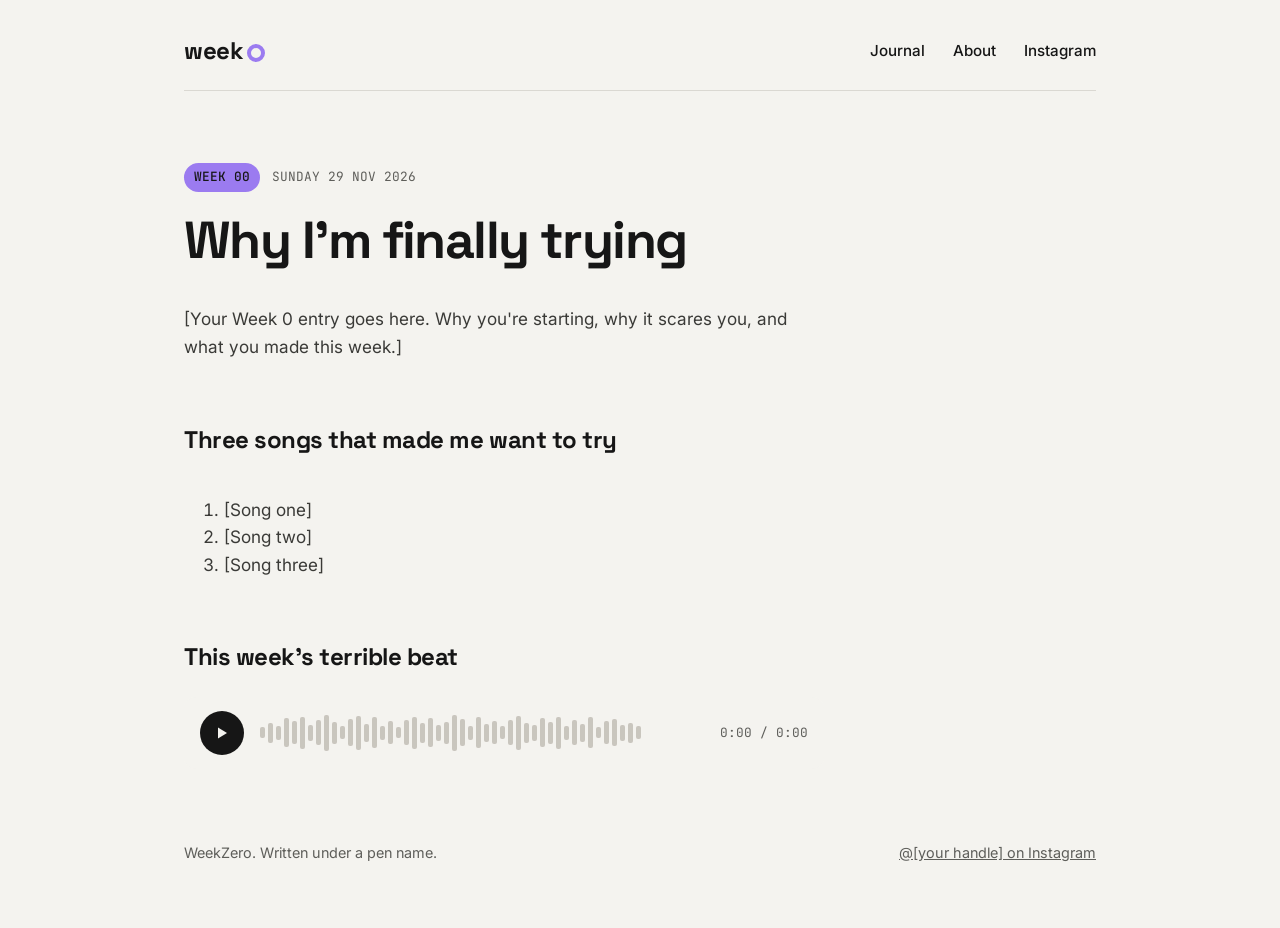
==== posts/week-00.html @ 58c648e6 "Add WeekZero site" ====
<!doctype html>
<html lang="en">
<head>
<meta charset="utf-8">
<meta name="viewport" content="width=device-width, initial-scale=1">
<link rel="icon" href="/favicon.png">
<link rel="preconnect" href="https://fonts.googleapis.com">
<link rel="stylesheet" href="https://fonts.googleapis.com/css2?family=Inter:wght@400;500;600&family=JetBrains+Mono:wght@400;500&family=Space+Grotesk:wght@500;700&display=swap">
<title>Week 0: Why I'm finally trying · WeekZero</title>
<link rel="stylesheet" href="/style.css">
</head>
<body>
<div class="wrap">
<header class="site">
<a class="logo" href="/" aria-label="WeekZero home">week<span class="ring"></span></a>
<nav class="main" aria-label="Main"><a href="/">Journal</a><a href="/about.html">About</a><a href="#">Instagram</a></nav>
</header>
<article class="post">
<div class="meta"><span class="pill">WEEK 00</span><span>SUNDAY 29 NOV 2026</span></div>
<h1>Why I'm finally trying</h1>
<p>[Your Week 0 entry goes here. Why you're starting, why it scares you, and what you made this week.]</p>
<h2>Three songs that made me want to try</h2>
<ol><li>[Song one]</li><li>[Song two]</li><li>[Song three]</li></ol>
<h2>This week's terrible beat</h2>
<div class="player">
<button type="button" aria-label="Play week 0 clip"></button>
<div class="wave" aria-hidden="true"></div>
<span class="time">0:00 / 0:00</span>
<audio preload="metadata" src="/audio/week-00.mp3"></audio>
</div>
</article>
<footer class="site"><span>WeekZero. Written under a pen name.</span><a href="#">@[your handle] on Instagram</a></footer>
</div>
<script src="/player.js"></script>
</body>
</html>
---- style.css ----
:root{--paper:#F4F3EF;--white:#FFFFFF;--ink:#161616;--body:#3A3A37;--muted:#5E5E5A;--line:#DAD8D2;--accent:#9B7BF0;
--sans:Inter,system-ui,sans-serif;--display:'Space Grotesk',sans-serif;--mono:'JetBrains Mono',monospace}
*{box-sizing:border-box}
body{margin:0;background:var(--paper);color:var(--ink);font-family:var(--sans);font-size:1rem;line-height:1.6}
a{color:var(--ink)}a:hover{color:var(--muted)}
.wrap{max-width:960px;margin:0 auto;padding:0 24px 64px;display:flex;flex-direction:column;gap:72px}
.label{margin:0;font-family:var(--mono);font-size:.8rem;font-weight:500;letter-spacing:.12em;color:var(--muted);text-transform:uppercase}
header.site{display:flex;flex-wrap:wrap;justify-content:space-between;align-items:center;gap:16px;padding:32px 0 20px;border-bottom:1px solid var(--line)}
.logo{display:flex;align-items:center;text-decoration:none;font-family:var(--display);font-weight:700;font-size:1.5rem;letter-spacing:-.02em}
.logo .ring{display:inline-block;width:18px;height:18px;border:4px solid var(--accent);border-radius:50%;margin:4px 0 0 4px}
nav.main{display:flex;flex-wrap:wrap;gap:28px;font-size:.95rem;font-weight:500}
nav.main a{text-decoration:none}
.hero{display:flex;flex-direction:column;gap:24px}
.hero h1{margin:0;font-family:var(--display);font-weight:700;font-size:clamp(2.5rem,6vw,4.25rem);line-height:1.05;letter-spacing:-.03em;max-width:14ch}
.lede{margin:0;font-size:1.15rem;color:var(--body);max-width:34rem}
.subscribe{display:flex;flex-wrap:wrap;align-items:flex-end;gap:12px;margin-top:8px}
.subscribe .field{display:flex;flex-direction:column;gap:6px;flex:1 1 260px;max-width:340px}
.subscribe label{font-size:.85rem;font-weight:500}
.subscribe input{height:48px;padding:0 16px;border:1px solid #BDBAB2;border-radius:10px;background:var(--white);font:inherit;color:var(--ink)}
.btn{height:48px;padding:0 22px;border:none;border-radius:10px;background:var(--ink);color:var(--paper);font:inherit;font-weight:600;cursor:pointer}
.stats{display:grid;grid-template-columns:repeat(auto-fit,minmax(200px,1fr));gap:1px;background:var(--line);border:1px solid var(--line);border-radius:14px;overflow:hidden}
.stats div{background:var(--white);padding:20px 24px;display:flex;flex-direction:column;gap:4px}
.stats span:first-child{font-family:var(--mono);font-size:.75rem;letter-spacing:.1em;color:var(--muted)}
.stats span:last-child{font-family:var(--display);font-size:2rem;font-weight:700}
.section{display:flex;flex-direction:column;gap:20px}
.card{background:var(--white);border:1px solid var(--line);border-radius:18px;padding:32px;display:flex;flex-direction:column;gap:16px}
.meta{display:flex;flex-wrap:wrap;align-items:center;gap:12px;font-family:var(--mono);font-size:.8rem;color:var(--muted)}
.pill{font-weight:500;padding:4px 10px;border-radius:999px;background:var(--accent);color:var(--ink)}
.card h3{margin:0;font-family:var(--display);font-size:clamp(1.6rem,3.5vw,2.25rem);line-height:1.15;letter-spacing:-.02em}
.card h3 a{text-decoration:none}
.card p{margin:0;color:var(--body);max-width:40rem}
.player{display:flex;align-items:center;gap:16px;padding:14px 16px;border-radius:12px;background:var(--paper)}
.player button{flex:none;width:44px;height:44px;border-radius:50%;border:none;background:var(--ink);display:flex;align-items:center;justify-content:center;cursor:pointer}
.wave{flex:1;min-width:0;height:36px;display:flex;align-items:center;gap:3px;overflow:hidden;cursor:pointer}
.wave span{flex:1 0 3px;max-width:5px;border-radius:2px;background:#C9C6BE}
.wave span.on{background:var(--accent)}
.time{flex:none;font-family:var(--mono);font-size:.8rem;color:var(--muted)}
.upcoming{display:flex;flex-direction:column}
.upcoming div{display:flex;flex-wrap:wrap;justify-content:space-between;gap:8px;padding:18px 0;border-top:1px solid var(--line)}
.upcoming div:last-child{border-bottom:1px solid var(--line)}
.upcoming span:first-child{font-family:var(--mono);font-size:.9rem}
.upcoming span:last-child{color:var(--muted)}
footer.site{display:flex;flex-wrap:wrap;justify-content:space-between;gap:12px;font-size:.9rem;color:var(--muted)}
footer.site a{color:var(--muted)}
article.post{max-width:40rem;display:flex;flex-direction:column;gap:20px}
article.post h1{margin:0;font-family:var(--display);font-weight:700;font-size:clamp(2.25rem,5vw,3.25rem);line-height:1.08;letter-spacing:-.03em}
article.post p,article.post li{color:var(--body);font-size:1.075rem}
article.post h2{font-family:var(--display);font-size:1.5rem;letter-spacing:-.02em;margin:24px 0 0}
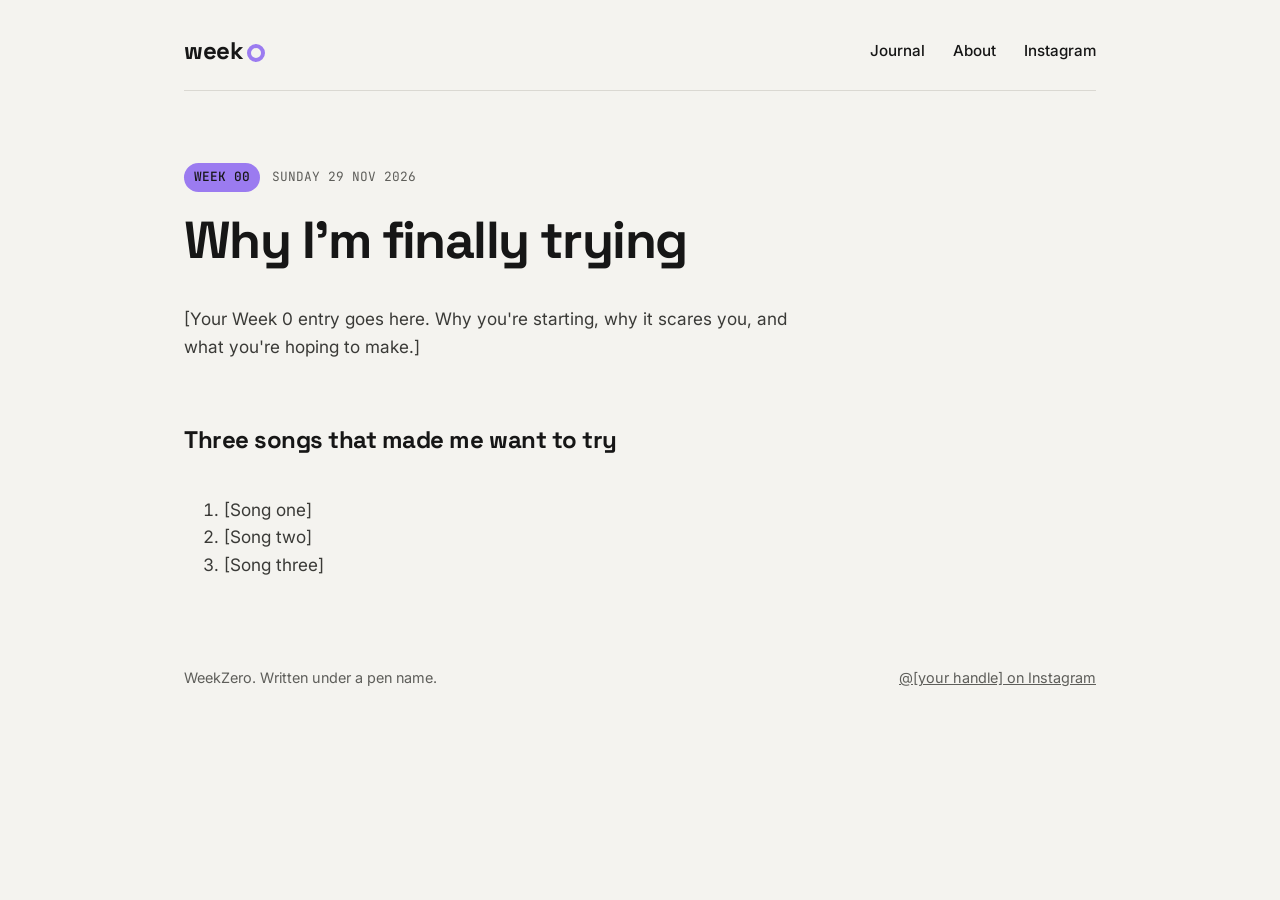
==== commit 1244b85f: "Remove signup and player for now" ====
--- a/posts/week-00.html
+++ b/posts/week-00.html
@@ -18,19 +18,11 @@
 <article class="post">
 <div class="meta"><span class="pill">WEEK 00</span><span>SUNDAY 29 NOV 2026</span></div>
 <h1>Why I'm finally trying</h1>
-<p>[Your Week 0 entry goes here. Why you're starting, why it scares you, and what you made this week.]</p>
+<p>[Your Week 0 entry goes here. Why you're starting, why it scares you, and what you're hoping to make.]</p>
 <h2>Three songs that made me want to try</h2>
 <ol><li>[Song one]</li><li>[Song two]</li><li>[Song three]</li></ol>
-<h2>This week's terrible beat</h2>
-<div class="player">
-<button type="button" aria-label="Play week 0 clip"></button>
-<div class="wave" aria-hidden="true"></div>
-<span class="time">0:00 / 0:00</span>
-<audio preload="metadata" src="/audio/week-00.mp3"></audio>
-</div>
 </article>
 <footer class="site"><span>WeekZero. Written under a pen name.</span><a href="#">@[your handle] on Instagram</a></footer>
 </div>
-<script src="/player.js"></script>
 </body>
 </html>
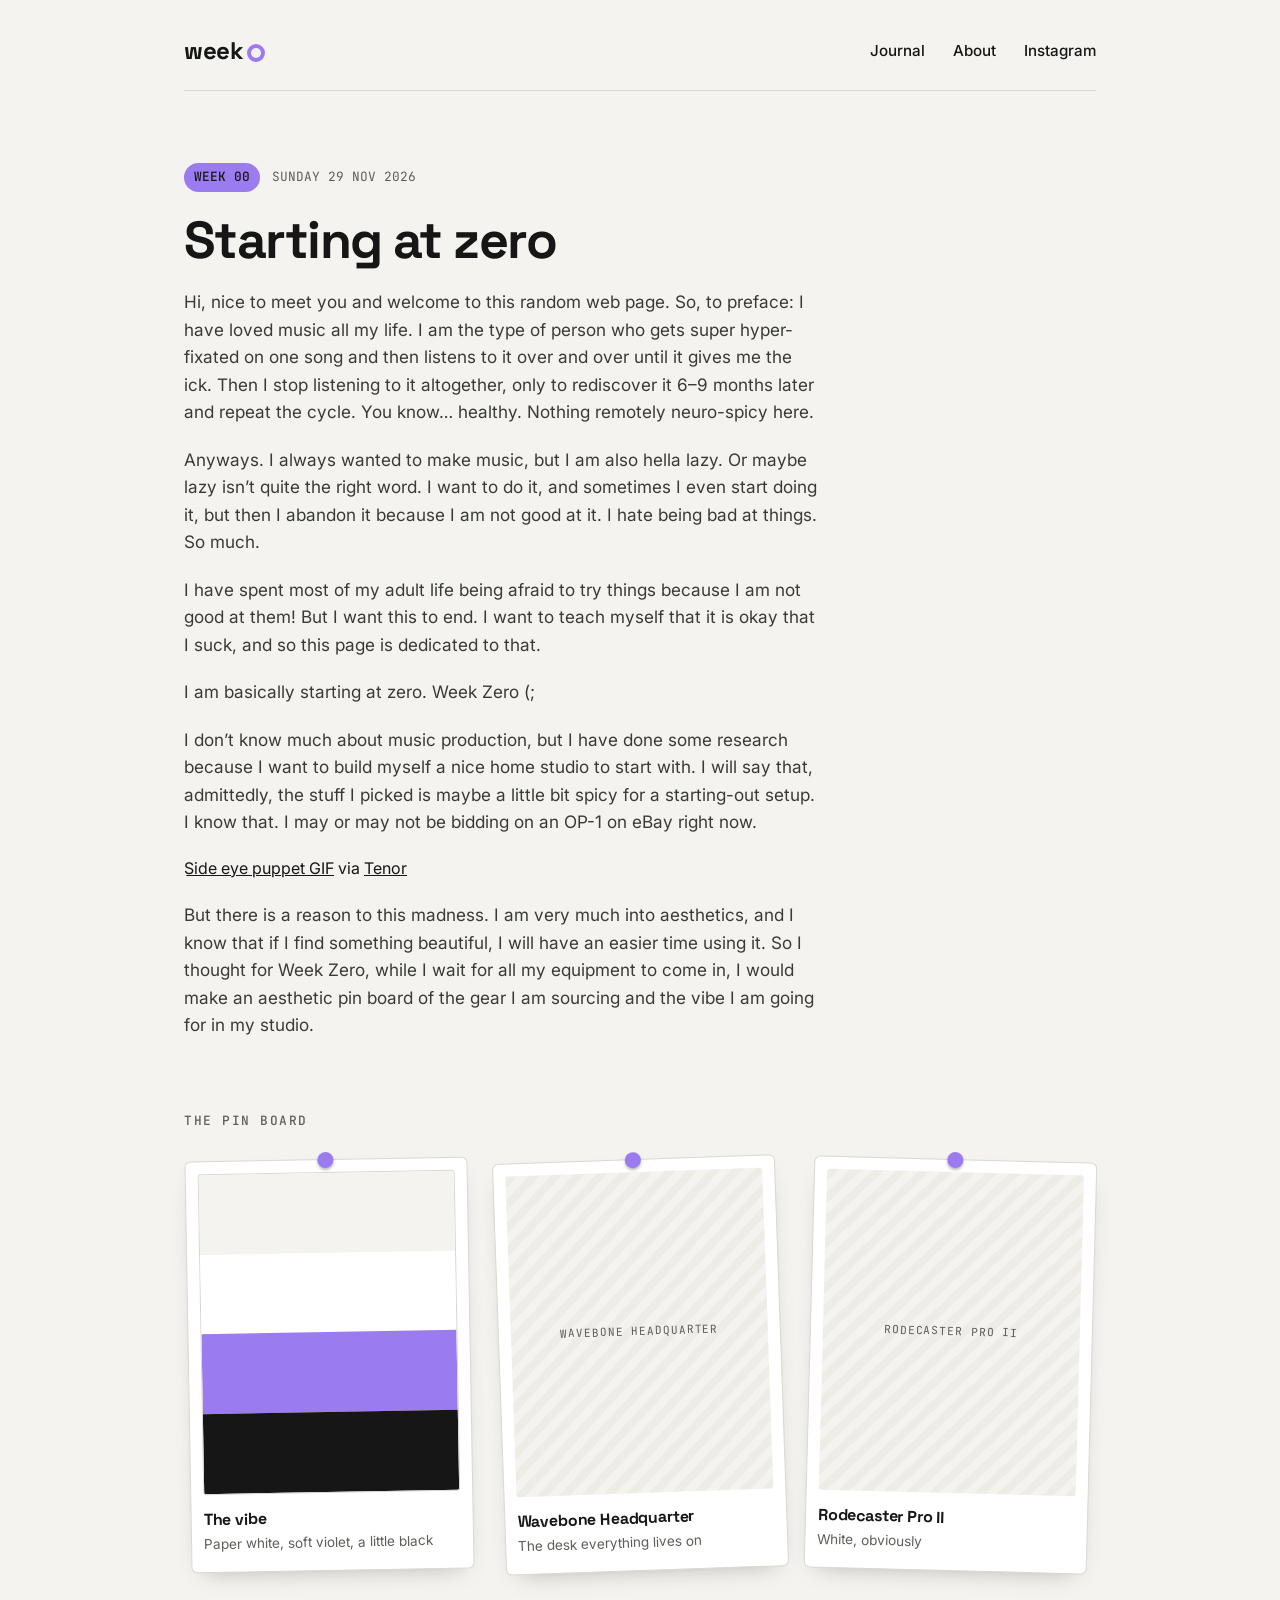
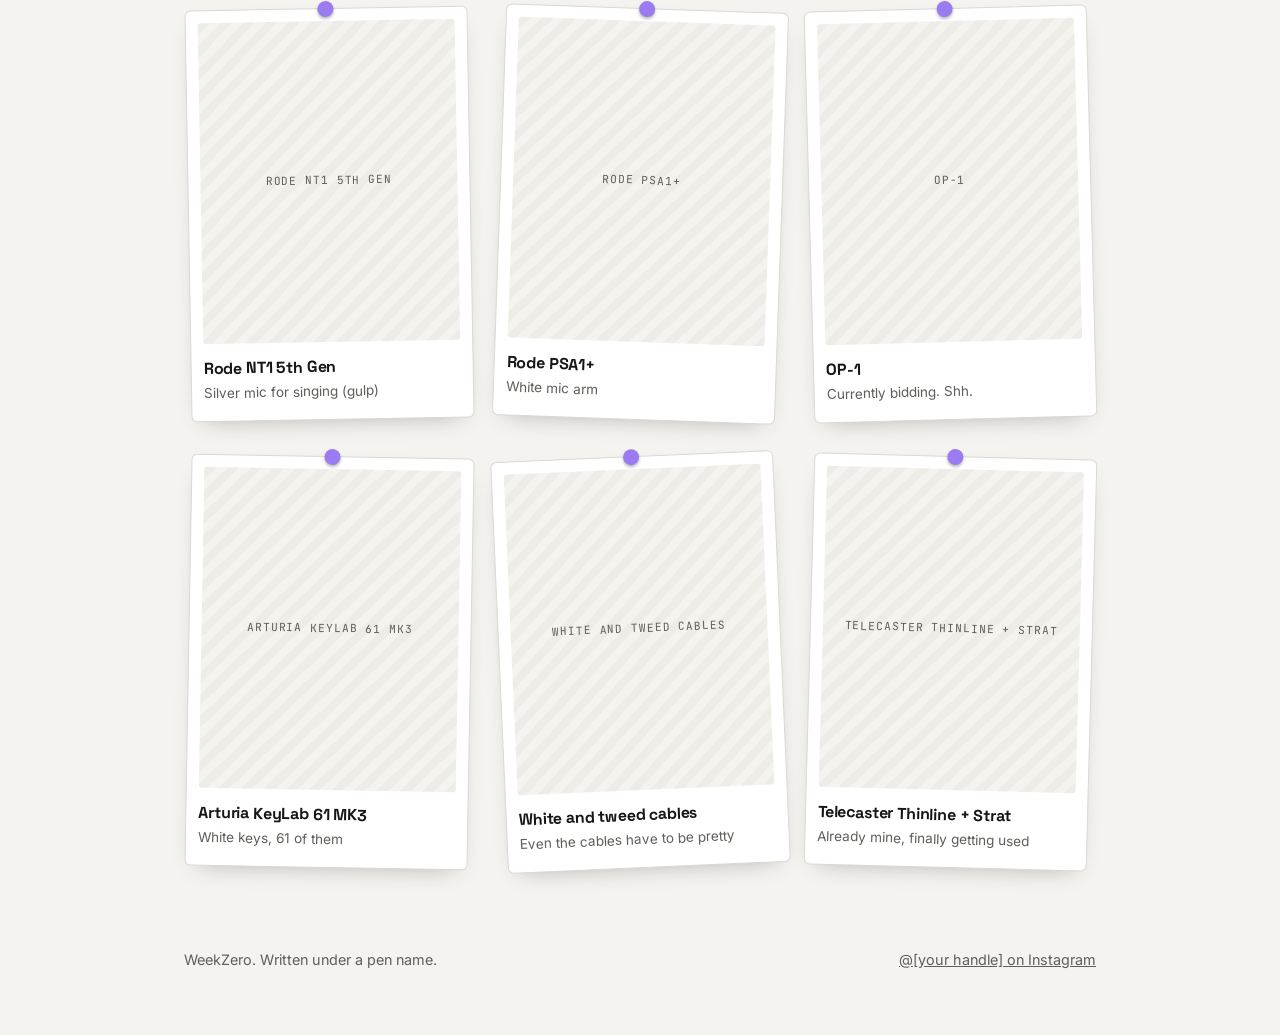
==== commit 7549c0cd: "Week0" ====
--- a/posts/week-00.html
+++ b/posts/week-00.html
@@ -6,7 +6,7 @@
 <link rel="icon" href="/favicon.png">
 <link rel="preconnect" href="https://fonts.googleapis.com">
 <link rel="stylesheet" href="https://fonts.googleapis.com/css2?family=Inter:wght@400;500;600&family=JetBrains+Mono:wght@400;500&family=Space+Grotesk:wght@500;700&display=swap">
-<title>Week 0: Why I'm finally trying · WeekZero</title>
+<title>Week 0: Starting at zero · WeekZero</title>
 <link rel="stylesheet" href="/style.css">
 </head>
 <body>
@@ -17,12 +17,58 @@
 </header>
 <article class="post">
 <div class="meta"><span class="pill">WEEK 00</span><span>SUNDAY 29 NOV 2026</span></div>
-<h1>Why I'm finally trying</h1>
-<p>[Your Week 0 entry goes here. Why you're starting, why it scares you, and what you're hoping to make.]</p>
-<h2>Three songs that made me want to try</h2>
-<ol><li>[Song one]</li><li>[Song two]</li><li>[Song three]</li></ol>
+<h1>Starting at zero</h1>
+<p>Hi, nice to meet you and welcome to this random web page. So, to preface: I have loved music all my life. I am the type of person who gets super hyper-fixated on one song and then listens to it over and over until it gives me the ick. Then I stop listening to it altogether, only to rediscover it 6–9 months later and repeat the cycle. You know… healthy. Nothing remotely neuro-spicy here.</p>
+<p>Anyways. I always wanted to make music, but I am also hella lazy. Or maybe lazy isn’t quite the right word. I want to do it, and sometimes I even start doing it, but then I abandon it because I am not good at it. I hate being bad at things. So much.</p>
+<p>I have spent most of my adult life being afraid to try things because I am not good at them! But I want this to end. I want to teach myself that it is okay that I suck, and so this page is dedicated to that.</p>
+<p>I am basically starting at zero. Week Zero (;</p>
+<p>I don’t know much about music production, but I have done some research because I want to build myself a nice home studio to start with. I will say that, admittedly, the stuff I picked is maybe a little bit spicy for a starting-out setup. I know that. I may or may not be bidding on an OP-1 on eBay right now.</p>
+<div class="gif"><div class="tenor-gif-embed" data-postid="2729624127692369191" data-share-method="host" data-aspect-ratio="1" data-width="100%"><a href="https://tenor.com/view/side-eye-suspicious-puppet-gif-2729624127692369191">Side eye puppet GIF</a> via <a href="https://tenor.com/">Tenor</a></div></div>
+<p>But there is a reason to this madness. I am very much into aesthetics, and I know that if I find something beautiful, I will have an easier time using it. So I thought for Week Zero, while I wait for all my equipment to come in, I would make an aesthetic pin board of the gear I am sourcing and the vibe I am going for in my studio.</p>
 </article>
+<section class="section">
+<h2 class="label">The pin board</h2>
+<div class="board">
+<figure class="pin pin-swatch" style="--tilt:-1deg">
+<div class="swatches" aria-hidden="true"><span style="background:#F4F3EF"></span><span style="background:#FFFFFF"></span><span style="background:#9B7BF0"></span><span style="background:#161616"></span></div>
+<figcaption><strong>The vibe</strong><span>Paper white, soft violet, a little black</span></figcaption>
+</figure>
+<figure class="pin" style="--tilt:-2deg">
+<div class="pin-img"><span>Wavebone Headquarter</span><img src="/images/pins/desk.jpg" alt="Wavebone Headquarter" onerror="this.remove()"></div>
+<figcaption><strong>Wavebone Headquarter</strong><span>The desk everything lives on</span></figcaption>
+</figure>
+<figure class="pin" style="--tilt:1.5deg">
+<div class="pin-img"><span>Rodecaster Pro II</span><img src="/images/pins/rodecaster.jpg" alt="Rodecaster Pro II" onerror="this.remove()"></div>
+<figcaption><strong>Rodecaster Pro II</strong><span>White, obviously</span></figcaption>
+</figure>
+<figure class="pin" style="--tilt:-1deg">
+<div class="pin-img"><span>Rode NT1 5th Gen</span><img src="/images/pins/nt1.jpg" alt="Rode NT1 5th Gen" onerror="this.remove()"></div>
+<figcaption><strong>Rode NT1 5th Gen</strong><span>Silver mic for singing (gulp)</span></figcaption>
+</figure>
+<figure class="pin" style="--tilt:2deg">
+<div class="pin-img"><span>Rode PSA1+</span><img src="/images/pins/arm.jpg" alt="Rode PSA1+" onerror="this.remove()"></div>
+<figcaption><strong>Rode PSA1+</strong><span>White mic arm</span></figcaption>
+</figure>
+<figure class="pin" style="--tilt:-1.5deg">
+<div class="pin-img"><span>OP-1</span><img src="/images/pins/op1.jpg" alt="OP-1" onerror="this.remove()"></div>
+<figcaption><strong>OP-1</strong><span>Currently bidding. Shh.</span></figcaption>
+</figure>
+<figure class="pin" style="--tilt:1deg">
+<div class="pin-img"><span>Arturia KeyLab 61 MK3</span><img src="/images/pins/keylab.jpg" alt="Arturia KeyLab 61 MK3" onerror="this.remove()"></div>
+<figcaption><strong>Arturia KeyLab 61 MK3</strong><span>White keys, 61 of them</span></figcaption>
+</figure>
+<figure class="pin" style="--tilt:-2.5deg">
+<div class="pin-img"><span>White and tweed cables</span><img src="/images/pins/cables.jpg" alt="White and tweed cables" onerror="this.remove()"></div>
+<figcaption><strong>White and tweed cables</strong><span>Even the cables have to be pretty</span></figcaption>
+</figure>
+<figure class="pin" style="--tilt:1.5deg">
+<div class="pin-img"><span>Telecaster Thinline + Strat</span><img src="/images/pins/guitars.jpg" alt="Telecaster Thinline + Strat" onerror="this.remove()"></div>
+<figcaption><strong>Telecaster Thinline + Strat</strong><span>Already mine, finally getting used</span></figcaption>
+</figure>
+</div>
+</section>
 <footer class="site"><span>WeekZero. Written under a pen name.</span><a href="#">@[your handle] on Instagram</a></footer>
 </div>
+<script type="text/javascript" async src="https://tenor.com/embed.js"></script>
 </body>
 </html>
--- a/style.css
+++ b/style.css
@@ -44,5 +44,19 @@
 footer.site a{color:var(--muted)}
 article.post{max-width:40rem;display:flex;flex-direction:column;gap:20px}
 article.post h1{margin:0;font-family:var(--display);font-weight:700;font-size:clamp(2.25rem,5vw,3.25rem);line-height:1.08;letter-spacing:-.03em}
+article.post p{margin:0}
 article.post p,article.post li{color:var(--body);font-size:1.075rem}
 article.post h2{font-family:var(--display);font-size:1.5rem;letter-spacing:-.02em;margin:24px 0 0}
+.gif{max-width:320px;border-radius:14px;overflow:hidden}
+.board{display:grid;grid-template-columns:repeat(auto-fill,minmax(240px,1fr));gap:36px 28px;padding:8px 4px}
+.pin{position:relative;margin:0;background:var(--white);border:1px solid var(--line);border-radius:6px;padding:12px 12px 16px;transform:rotate(var(--tilt,0deg));box-shadow:0 10px 24px -14px rgba(22,22,22,.35);transition:transform .2s}
+.pin:hover{transform:rotate(0deg) scale(1.03)}
+.pin::before{content:"";position:absolute;top:-8px;left:50%;width:16px;height:16px;margin-left:-8px;border-radius:50%;background:var(--accent);box-shadow:0 2px 3px rgba(22,22,22,.3)}
+.pin-img{position:relative;aspect-ratio:4/5;border-radius:3px;background:repeating-linear-gradient(-45deg,#EEECE6 0 8px,#F4F3EF 8px 16px);display:flex;align-items:center;justify-content:center;overflow:hidden}
+.pin-img span{font-family:var(--mono);font-size:.7rem;letter-spacing:.08em;color:var(--muted);text-align:center;padding:12px;text-transform:uppercase}
+.pin-img img{position:absolute;inset:0;width:100%;height:100%;object-fit:cover}
+.pin figcaption{display:flex;flex-direction:column;gap:2px;margin-top:12px}
+.pin figcaption strong{font-family:var(--display);font-size:1rem;letter-spacing:-.01em}
+.pin figcaption span{font-size:.85rem;color:var(--muted)}
+.swatches{aspect-ratio:4/5;display:grid;grid-template-rows:repeat(4,1fr);border-radius:3px;overflow:hidden;border:1px solid var(--line)}
+@media (prefers-reduced-motion:reduce){.pin,.pin:hover{transform:none}}
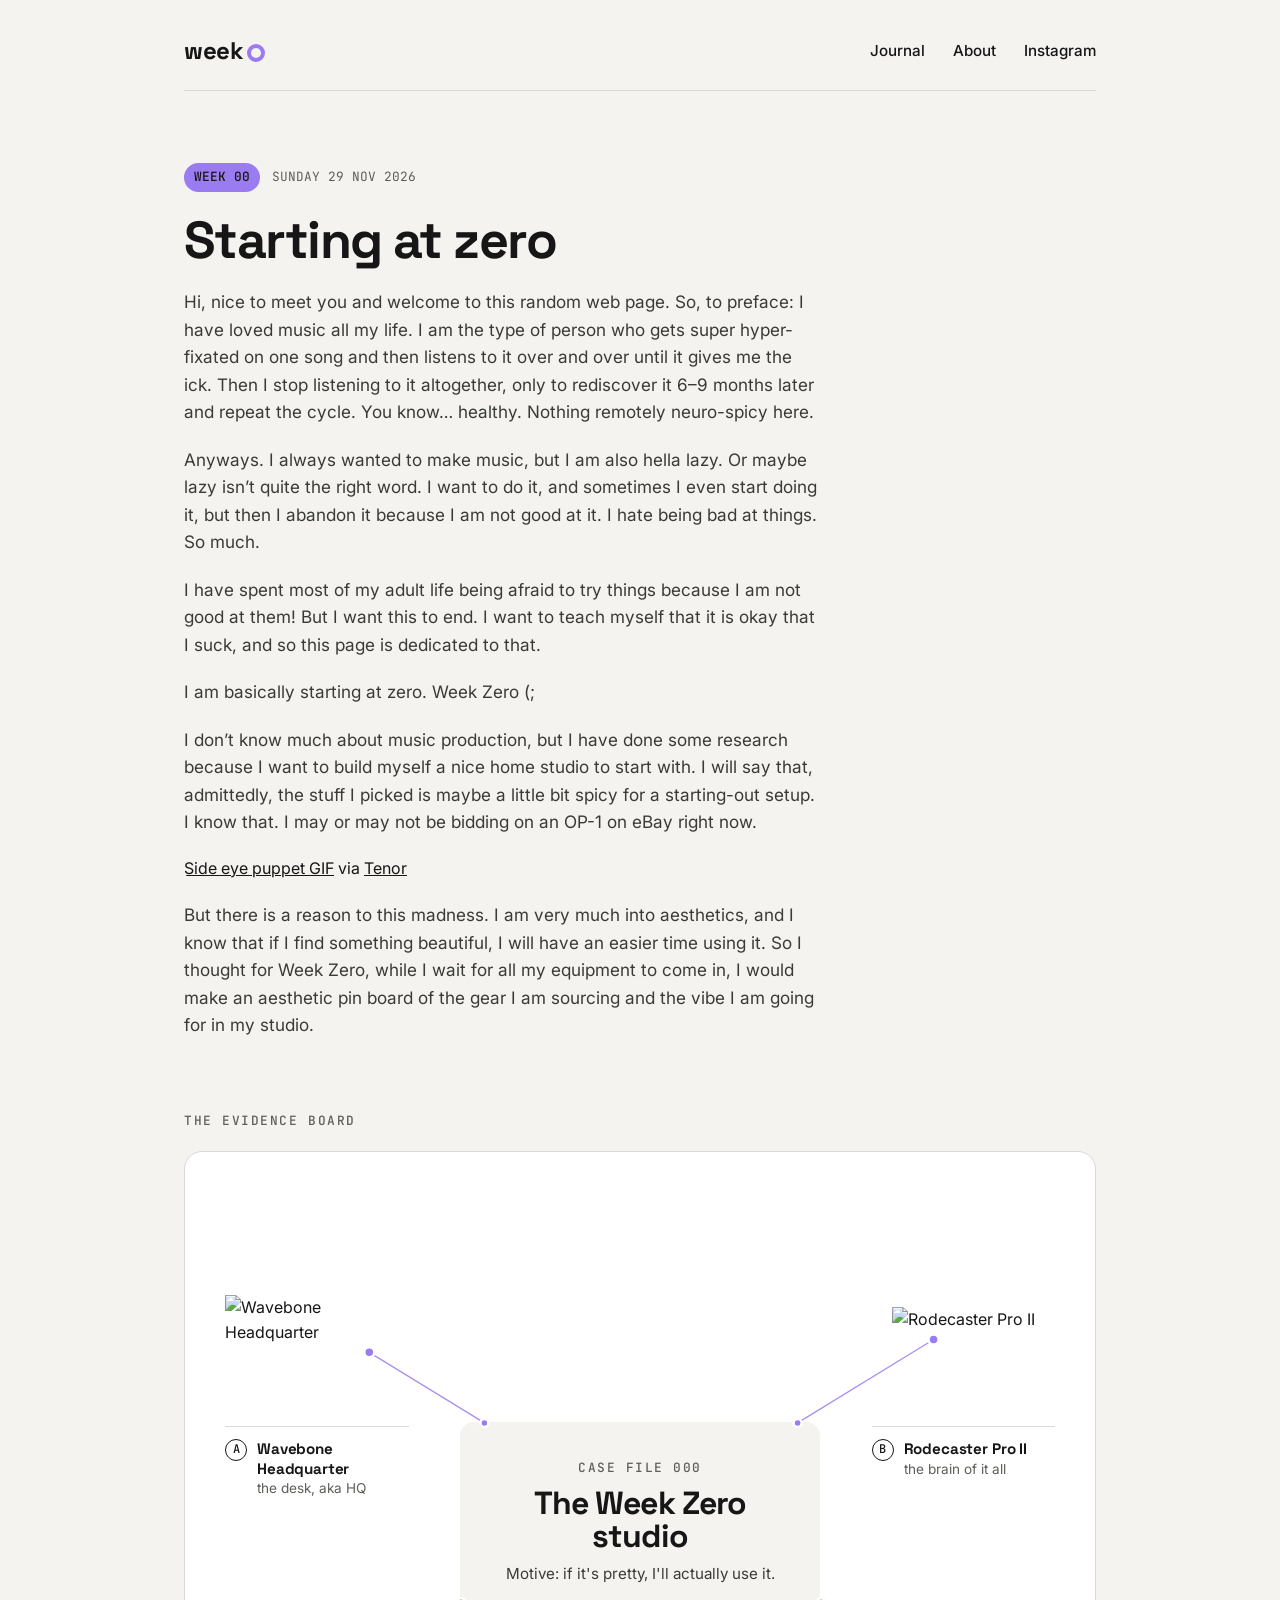
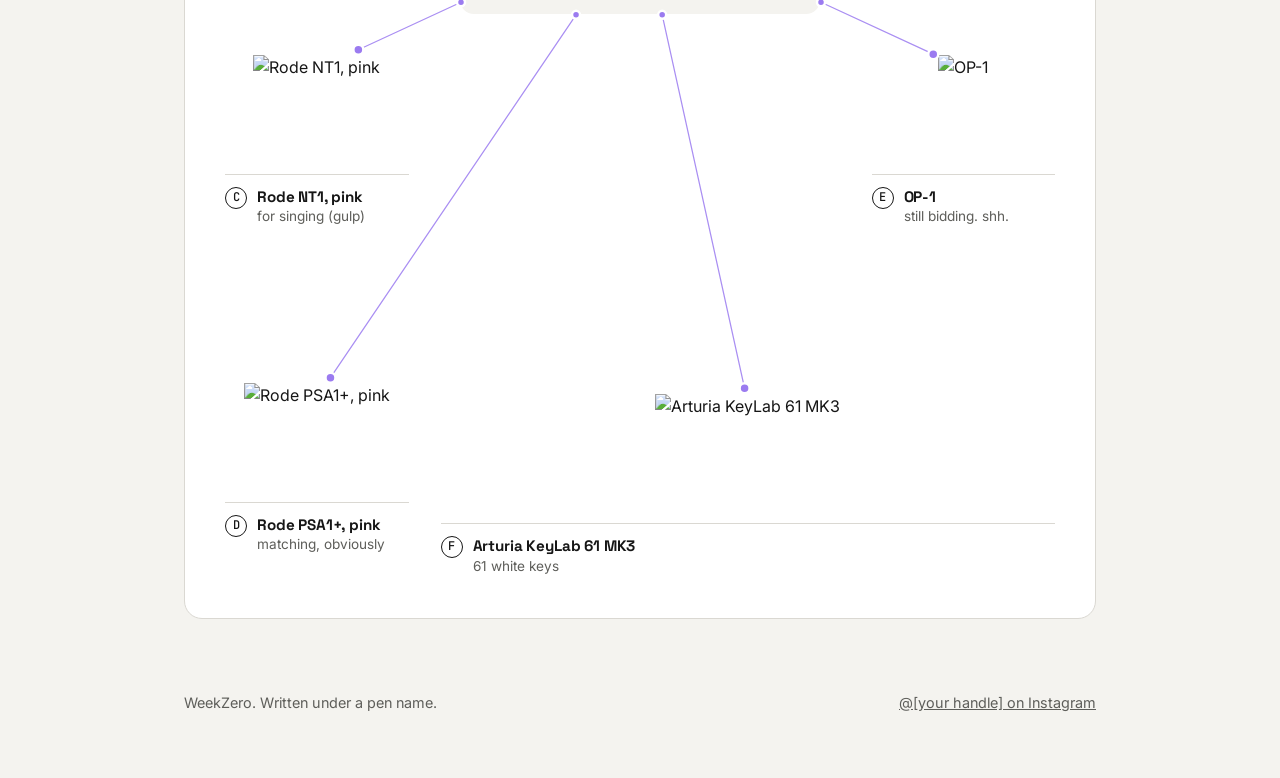
==== commit 39038836: "update" ====
--- a/posts/week-00.html
+++ b/posts/week-00.html
@@ -27,48 +27,50 @@
 <p>But there is a reason to this madness. I am very much into aesthetics, and I know that if I find something beautiful, I will have an easier time using it. So I thought for Week Zero, while I wait for all my equipment to come in, I would make an aesthetic pin board of the gear I am sourcing and the vibe I am going for in my studio.</p>
 </article>
 <section class="section">
-<h2 class="label">The pin board</h2>
-<div class="board">
-<figure class="pin pin-swatch" style="--tilt:-1deg">
-<div class="swatches" aria-hidden="true"><span style="background:#F4F3EF"></span><span style="background:#FFFFFF"></span><span style="background:#9B7BF0"></span><span style="background:#161616"></span></div>
-<figcaption><strong>The vibe</strong><span>Paper white, soft violet, a little black</span></figcaption>
+<h2 class="label">The evidence board</h2>
+<div class="caseboard" id="caseboard">
+<svg class="strings" aria-hidden="true"></svg>
+<div class="case-note" data-pin="note">
+<span class="tack" aria-hidden="true"></span>
+<p class="label">Case file 000</p>
+<p class="case-title">The Week Zero studio</p>
+<p class="case-sub">Motive: if it's pretty, I'll actually use it.</p>
+</div>
+<figure class="ev ev-desk" data-pin="desk">
+<span class="tack" aria-hidden="true"></span>
+<div class="ev-photo"><img src="https://cdn.shopify.com/s/files/1/0551/2550/8186/files/WD4___45_5bb36720-2445-4ec2-96e6-8673ea1ab135.jpg?v=1752820300&width=600" alt="Wavebone Headquarter" loading="lazy"></div>
+<figcaption><span class="ev-tag">A</span><span><strong>Wavebone Headquarter</strong><em>the desk, aka HQ</em></span></figcaption>
 </figure>
-<figure class="pin" style="--tilt:-2deg">
-<div class="pin-img"><span>Wavebone Headquarter</span><img src="/images/pins/desk.jpg" alt="Wavebone Headquarter" onerror="this.remove()"></div>
-<figcaption><strong>Wavebone Headquarter</strong><span>The desk everything lives on</span></figcaption>
+<figure class="ev ev-rodecaster" data-pin="rodecaster">
+<span class="tack" aria-hidden="true"></span>
+<div class="ev-photo"><img src="https://edge.rode.com//images/products/variants/291/rode-rodecaster-pro-II-top-down-3840x2157-rgb-2000x2000-44fd209.png" alt="Rodecaster Pro II" loading="lazy"></div>
+<figcaption><span class="ev-tag">B</span><span><strong>Rodecaster Pro II</strong><em>the brain of it all</em></span></figcaption>
 </figure>
-<figure class="pin" style="--tilt:1.5deg">
-<div class="pin-img"><span>Rodecaster Pro II</span><img src="/images/pins/rodecaster.jpg" alt="Rodecaster Pro II" onerror="this.remove()"></div>
-<figcaption><strong>Rodecaster Pro II</strong><span>White, obviously</span></figcaption>
+<figure class="ev ev-nt1" data-pin="nt1">
+<span class="tack" aria-hidden="true"></span>
+<div class="ev-photo"><img src="https://edge.rode.com//images/products/variants/228/rode-nt1-colour-pink-front-5464x8192-rgb-2000x2000-977d4f1.png" alt="Rode NT1, pink" loading="lazy"></div>
+<figcaption><span class="ev-tag">C</span><span><strong>Rode NT1, pink</strong><em>for singing (gulp)</em></span></figcaption>
 </figure>
-<figure class="pin" style="--tilt:-1deg">
-<div class="pin-img"><span>Rode NT1 5th Gen</span><img src="/images/pins/nt1.jpg" alt="Rode NT1 5th Gen" onerror="this.remove()"></div>
-<figcaption><strong>Rode NT1 5th Gen</strong><span>Silver mic for singing (gulp)</span></figcaption>
+<figure class="ev ev-arm" data-pin="arm">
+<span class="tack" aria-hidden="true"></span>
+<div class="ev-photo"><img src="https://edge.rode.com//images/products/2864/rode-psa1-plus-colours-pink-three-quarter-hero-5464x8192-rgb-2000x2000-903919d.png" alt="Rode PSA1+, pink" loading="lazy"></div>
+<figcaption><span class="ev-tag">D</span><span><strong>Rode PSA1+, pink</strong><em>matching, obviously</em></span></figcaption>
 </figure>
-<figure class="pin" style="--tilt:2deg">
-<div class="pin-img"><span>Rode PSA1+</span><img src="/images/pins/arm.jpg" alt="Rode PSA1+" onerror="this.remove()"></div>
-<figcaption><strong>Rode PSA1+</strong><span>White mic arm</span></figcaption>
+<figure class="ev ev-op1" data-pin="op1">
+<span class="tack" aria-hidden="true"></span>
+<div class="ev-photo"><img src="https://assets.teenage.engineering/_img/627ca7d80e44b900044f3c06_512.png" alt="OP-1" loading="lazy"></div>
+<figcaption><span class="ev-tag">E</span><span><strong>OP-1</strong><em>still bidding. shh.</em></span></figcaption>
 </figure>
-<figure class="pin" style="--tilt:-1.5deg">
-<div class="pin-img"><span>OP-1</span><img src="/images/pins/op1.jpg" alt="OP-1" onerror="this.remove()"></div>
-<figcaption><strong>OP-1</strong><span>Currently bidding. Shh.</span></figcaption>
-</figure>
-<figure class="pin" style="--tilt:1deg">
-<div class="pin-img"><span>Arturia KeyLab 61 MK3</span><img src="/images/pins/keylab.jpg" alt="Arturia KeyLab 61 MK3" onerror="this.remove()"></div>
-<figcaption><strong>Arturia KeyLab 61 MK3</strong><span>White keys, 61 of them</span></figcaption>
-</figure>
-<figure class="pin" style="--tilt:-2.5deg">
-<div class="pin-img"><span>White and tweed cables</span><img src="/images/pins/cables.jpg" alt="White and tweed cables" onerror="this.remove()"></div>
-<figcaption><strong>White and tweed cables</strong><span>Even the cables have to be pretty</span></figcaption>
-</figure>
-<figure class="pin" style="--tilt:1.5deg">
-<div class="pin-img"><span>Telecaster Thinline + Strat</span><img src="/images/pins/guitars.jpg" alt="Telecaster Thinline + Strat" onerror="this.remove()"></div>
-<figcaption><strong>Telecaster Thinline + Strat</strong><span>Already mine, finally getting used</span></figcaption>
+<figure class="ev ev-keylab" data-pin="keylab">
+<span class="tack" aria-hidden="true"></span>
+<div class="ev-photo"><img src="https://medias.arturia.net/cdn-cgi/image/format=auto,quality=80,height=480/images/products/keylab-61-mk3/catalog-image-wide-white.png" alt="Arturia KeyLab 61 MK3" loading="lazy"></div>
+<figcaption><span class="ev-tag">F</span><span><strong>Arturia KeyLab 61 MK3</strong><em>61 white keys</em></span></figcaption>
 </figure>
 </div>
 </section>
 <footer class="site"><span>WeekZero. Written under a pen name.</span><a href="#">@[your handle] on Instagram</a></footer>
 </div>
 <script type="text/javascript" async src="https://tenor.com/embed.js"></script>
+<script src="/caseboard.js"></script>
 </body>
 </html>
--- a/style.css
+++ b/style.css
@@ -48,15 +48,31 @@
 article.post p,article.post li{color:var(--body);font-size:1.075rem}
 article.post h2{font-family:var(--display);font-size:1.5rem;letter-spacing:-.02em;margin:24px 0 0}
 .gif{max-width:320px;border-radius:14px;overflow:hidden}
-.board{display:grid;grid-template-columns:repeat(auto-fill,minmax(240px,1fr));gap:36px 28px;padding:8px 4px}
-.pin{position:relative;margin:0;background:var(--white);border:1px solid var(--line);border-radius:6px;padding:12px 12px 16px;transform:rotate(var(--tilt,0deg));box-shadow:0 10px 24px -14px rgba(22,22,22,.35);transition:transform .2s}
-.pin:hover{transform:rotate(0deg) scale(1.03)}
-.pin::before{content:"";position:absolute;top:-8px;left:50%;width:16px;height:16px;margin-left:-8px;border-radius:50%;background:var(--accent);box-shadow:0 2px 3px rgba(22,22,22,.3)}
-.pin-img{position:relative;aspect-ratio:4/5;border-radius:3px;background:repeating-linear-gradient(-45deg,#EEECE6 0 8px,#F4F3EF 8px 16px);display:flex;align-items:center;justify-content:center;overflow:hidden}
-.pin-img span{font-family:var(--mono);font-size:.7rem;letter-spacing:.08em;color:var(--muted);text-align:center;padding:12px;text-transform:uppercase}
-.pin-img img{position:absolute;inset:0;width:100%;height:100%;object-fit:cover}
-.pin figcaption{display:flex;flex-direction:column;gap:2px;margin-top:12px}
-.pin figcaption strong{font-family:var(--display);font-size:1rem;letter-spacing:-.01em}
-.pin figcaption span{font-size:.85rem;color:var(--muted)}
 .swatches{aspect-ratio:4/5;display:grid;grid-template-rows:repeat(4,1fr);border-radius:3px;overflow:hidden;border:1px solid var(--line)}
-@media (prefers-reduced-motion:reduce){.pin,.pin:hover{transform:none}}
+/* Evidence board */
+.caseboard{position:relative;background:var(--white);border:1px solid var(--line);border-radius:18px;padding:56px 40px 40px;
+display:grid;grid-template-columns:repeat(4,minmax(0,1fr));gap:56px 32px;
+grid-template-areas:"desk note note rodecaster" "nt1 note note op1" "arm keylab keylab keylab"}
+.strings{position:absolute;inset:0;width:100%;height:100%;pointer-events:none;z-index:3;overflow:visible}
+.strings line{stroke:var(--accent);stroke-width:1.25;stroke-linecap:round;opacity:.85}
+.strings circle{fill:var(--accent);stroke:var(--white);stroke-width:2.5}
+.tack{display:none}
+.ev,.case-note{position:relative;margin:0;padding-top:20px}
+.ev-desk{grid-area:desk}.ev-rodecaster{grid-area:rodecaster}.ev-nt1{grid-area:nt1}.ev-arm{grid-area:arm}.ev-op1{grid-area:op1}.ev-keylab{grid-area:keylab}
+.ev-photo{aspect-ratio:1/1;display:flex;align-items:center;justify-content:center}
+.ev-photo img{max-width:100%;max-height:100%;object-fit:contain;mix-blend-mode:multiply}
+.ev-keylab .ev-photo{aspect-ratio:3/1}
+.ev figcaption{display:flex;gap:10px;align-items:flex-start;margin-top:14px;padding-top:12px;border-top:1px solid var(--line)}
+.ev-tag{flex:none;font-family:var(--mono);font-size:.75rem;font-weight:500;width:22px;height:22px;border-radius:50%;border:1px solid var(--ink);display:flex;align-items:center;justify-content:center}
+.ev figcaption strong{display:block;font-family:var(--display);font-size:.95rem;letter-spacing:-.01em;line-height:1.3}
+.ev figcaption em{display:block;font-style:normal;font-size:.85rem;color:var(--muted)}
+.case-note{grid-area:note;align-self:center;justify-self:center;width:min(100%,360px);text-align:center;background:var(--paper);border-radius:14px;padding:36px 28px 28px;display:flex;flex-direction:column;gap:8px}
+.case-note p{margin:0}
+.case-title{font-family:var(--display);font-weight:700;font-size:2rem;line-height:1.05;letter-spacing:-.03em}
+.case-sub{color:var(--body);font-size:.95rem}
+@media (max-width:760px){
+.caseboard{grid-template-columns:repeat(2,minmax(0,1fr));gap:40px 20px;padding:36px 20px 28px;
+grid-template-areas:"note note" "desk rodecaster" "nt1 arm" "op1 op1" "keylab keylab"}
+.ev-op1 .ev-photo{aspect-ratio:2/1}
+.case-title{font-size:1.6rem}
+}
